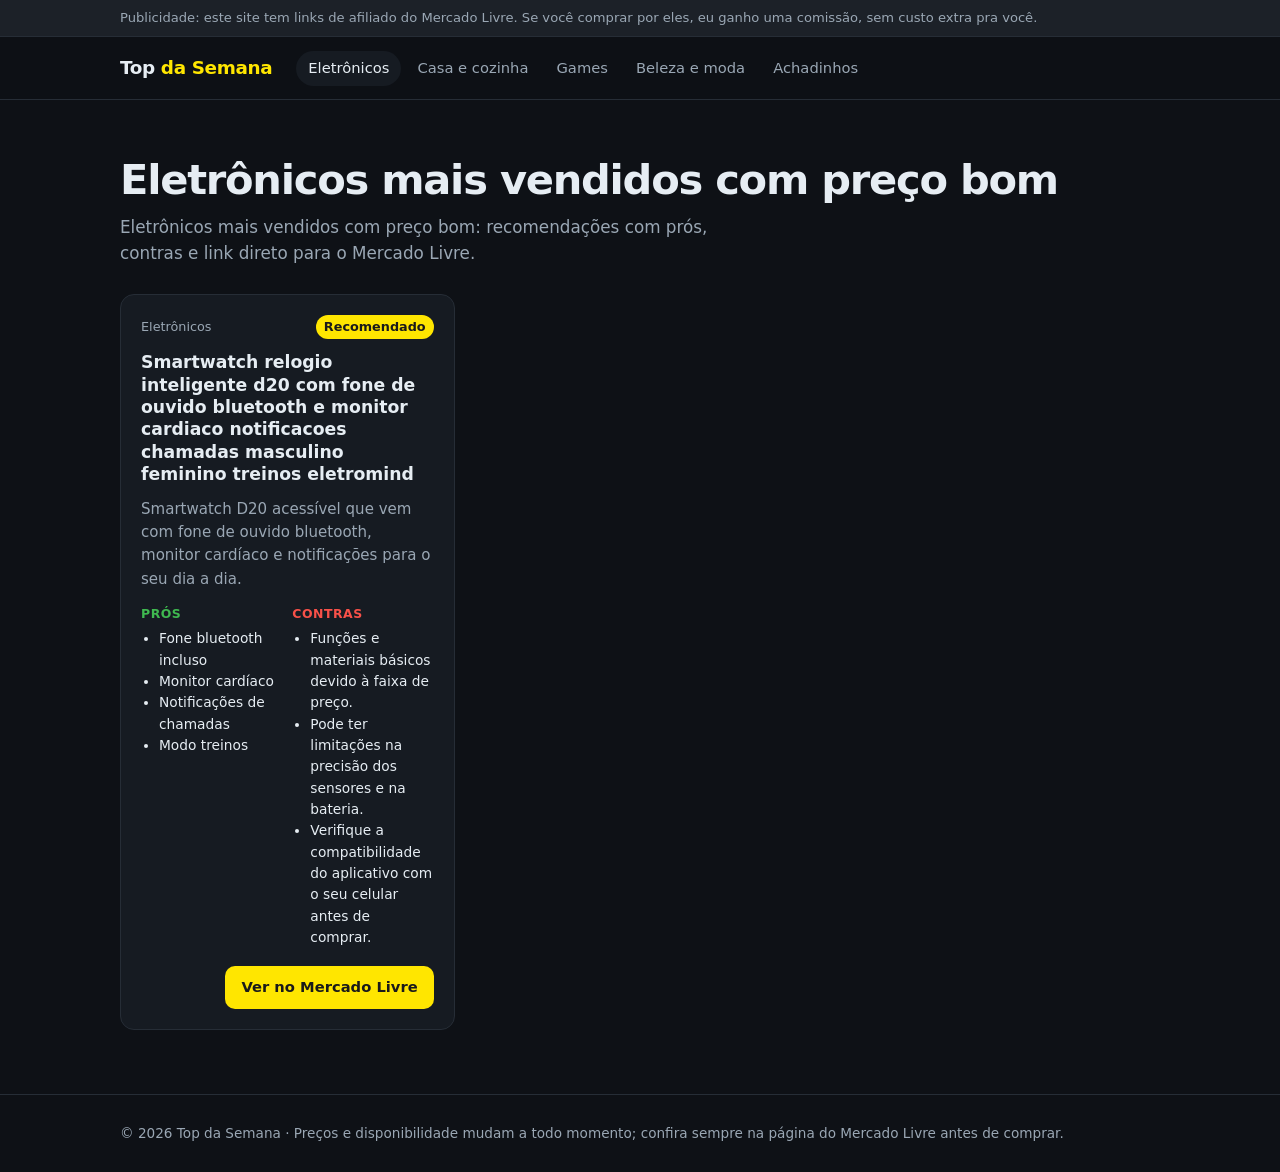
==== eletronicos/index.html @ e7be10f3 "Atualiza site (16/11/2026 23:19)" ====
<!DOCTYPE html>
<html lang="pt-BR">
<head>
<meta charset="utf-8">
<meta name="viewport" content="width=device-width,initial-scale=1">
<title>Eletrônicos mais vendidos com preço bom | Top da Semana</title>
<meta name="description" content="Eletrônicos mais vendidos com preço bom: recomendações com prós, contras e link direto para o Mercado Livre.">
<link rel="canonical" href="https://heitorlupino.github.io/top-da-semana/eletronicos/">
<meta property="og:title" content="Eletrônicos mais vendidos com preço bom | Top da Semana">
<meta property="og:description" content="Eletrônicos mais vendidos com preço bom: recomendações com prós, contras e link direto para o Mercado Livre.">
<meta property="og:type" content="website">
<meta property="og:url" content="https://heitorlupino.github.io/top-da-semana/eletronicos/">
<link rel="stylesheet" href="../style.css">
</head>
<body>
<div class="aviso"><div class="wrap">Publicidade: este site tem links de afiliado do Mercado Livre. Se você comprar por eles, eu ganho uma comissão, sem custo extra pra você.</div></div>
<header><div class="wrap">
  <a class="logo" href="../">Top <span>da Semana</span></a>
  <nav><a href="../eletronicos/" class="ativo">Eletrônicos</a><a href="../casa/" class="">Casa e cozinha</a><a href="../games/" class="">Games</a><a href="../beleza-moda/" class="">Beleza e moda</a><a href="../achadinhos/" class="">Achadinhos</a></nav>
</div></header>
<main class="wrap">
<section class="hero"><h1>Eletrônicos mais vendidos com preço bom</h1><p>Eletrônicos mais vendidos com preço bom: recomendações com prós, contras e link direto para o Mercado Livre.</p></section>
<div class="grade">
<article class="card" id="smartwatch-relogio-inteligente-d20-com-fone-de-ouv">
  
  <div class="topo"><span>Eletrônicos</span><span class="selo">Recomendado</span></div>
  <h3>Smartwatch relogio inteligente d20 com fone de ouvido bluetooth e monitor cardiaco notificacoes chamadas masculino feminino treinos eletromind</h3>
  <p>Smartwatch D20 acessível que vem com fone de ouvido bluetooth, monitor cardíaco e notificações para o seu dia a dia.</p>
  <div class="pc">
    <div class="pro"><b>Prós</b><ul><li>Fone bluetooth incluso</li><li>Monitor cardíaco</li><li>Notificações de chamadas</li><li>Modo treinos</li></ul></div>
    <div class="con"><b>Contras</b><ul><li>Funções e materiais básicos devido à faixa de preço.</li><li>Pode ter limitações na precisão dos sensores e na bateria.</li><li>Verifique a compatibilidade do aplicativo com o seu celular antes de comprar.</li></ul></div>
  </div>
  <div class="rodape-card">
    <div class="preco"></div>
    <a class="btn" href="https://meli.la/1UcMnoK" target="_blank" rel="sponsored nofollow noopener">Ver no Mercado Livre</a>
  </div>
</article></div>
</main>
<footer><div class="wrap">© 2026 Top da Semana · Preços e disponibilidade mudam a todo momento; confira sempre na página do Mercado Livre antes de comprar.</div></footer>
</body>
</html>
---- style.css ----
:root{--bg:#0e1116;--card:#161b22;--borda:#262d36;--txt:#e6edf3;--sub:#9aa7b4;
--acento:#ffe600;--acento-txt:#1a1a1a;--ok:#3fb950;--ruim:#f85149;--raio:14px}
*{box-sizing:border-box}
body{margin:0;font-family:system-ui,-apple-system,"Segoe UI",Roboto,sans-serif;
background:var(--bg);color:var(--txt);line-height:1.55}
a{color:inherit}
.wrap{max-width:1080px;margin:0 auto;padding:0 20px}
header{border-bottom:1px solid var(--borda);position:sticky;top:0;background:rgba(14,17,22,.92);
backdrop-filter:blur(8px);z-index:5}
header .wrap{display:flex;align-items:center;gap:24px;height:62px}
.logo{white-space:nowrap;font-weight:800;text-decoration:none;font-size:1.15rem;letter-spacing:-.02em}
.logo span{color:var(--acento)}
nav{display:flex;gap:4px;overflow-x:auto}
nav a{text-decoration:none;color:var(--sub);padding:6px 12px;border-radius:999px;white-space:nowrap;font-size:.92rem}
nav a:hover,nav a.ativo{color:var(--txt);background:var(--card)}
.aviso{background:#1c2128;border-bottom:1px solid var(--borda);color:var(--sub);font-size:.82rem}
.aviso .wrap{padding:8px 20px}
.hero{padding:56px 0 28px}
.hero h1{font-size:clamp(1.8rem,4vw,2.6rem);margin:0 0 10px;letter-spacing:-.03em;line-height:1.15}
.hero p{color:var(--sub);max-width:640px;margin:0;font-size:1.05rem}
h2{font-size:1.35rem;margin:40px 0 16px;letter-spacing:-.02em}
.grade{display:grid;grid-template-columns:repeat(auto-fill,minmax(300px,1fr));gap:18px}
.card{background:var(--card);border:1px solid var(--borda);border-radius:var(--raio);padding:20px;
display:flex;flex-direction:column;gap:12px}
.foto{display:block;background:#fff;border-radius:10px;height:190px;display:flex;align-items:center;justify-content:center;overflow:hidden}
.foto img{max-width:100%;max-height:170px;object-fit:contain}
.card .topo{display:flex;justify-content:space-between;gap:8px;align-items:center;font-size:.8rem;color:var(--sub)}
.selo{background:var(--acento);color:var(--acento-txt);font-weight:700;padding:2px 8px;border-radius:999px}
.card h3{margin:0;font-size:1.08rem;line-height:1.3}
.card p{margin:0;color:var(--sub);font-size:.94rem}
.pc{display:grid;grid-template-columns:1fr 1fr;gap:10px;font-size:.86rem}
.pc ul{margin:4px 0 0;padding-left:18px}
.pc b{font-size:.78rem;text-transform:uppercase;letter-spacing:.04em}
.pc .pro b{color:var(--ok)} .pc .con b{color:var(--ruim)}
.rodape-card{margin-top:auto;display:flex;align-items:center;justify-content:space-between;gap:12px;padding-top:6px}
.preco{font-size:.84rem;color:var(--sub)}
.preco strong{display:block;color:var(--txt);font-size:1.15rem}
.btn{background:var(--acento);color:var(--acento-txt);text-decoration:none;font-weight:700;
padding:10px 16px;border-radius:10px;font-size:.92rem;white-space:nowrap}
.btn:hover{filter:brightness(.92)}
.cats{display:grid;grid-template-columns:repeat(auto-fill,minmax(220px,1fr));gap:14px}
.cat{display:block;text-decoration:none;background:var(--card);border:1px solid var(--borda);
border-radius:var(--raio);padding:18px}
.cat:hover{border-color:var(--acento)}
.cat b{display:block;font-size:1.02rem}.cat span{color:var(--sub);font-size:.88rem}
footer{border-top:1px solid var(--borda);margin-top:64px;padding:28px 0;color:var(--sub);font-size:.85rem}
.vazio{color:var(--sub)}
@media (max-width:520px){.pc{grid-template-columns:1fr}header .wrap{gap:12px}}
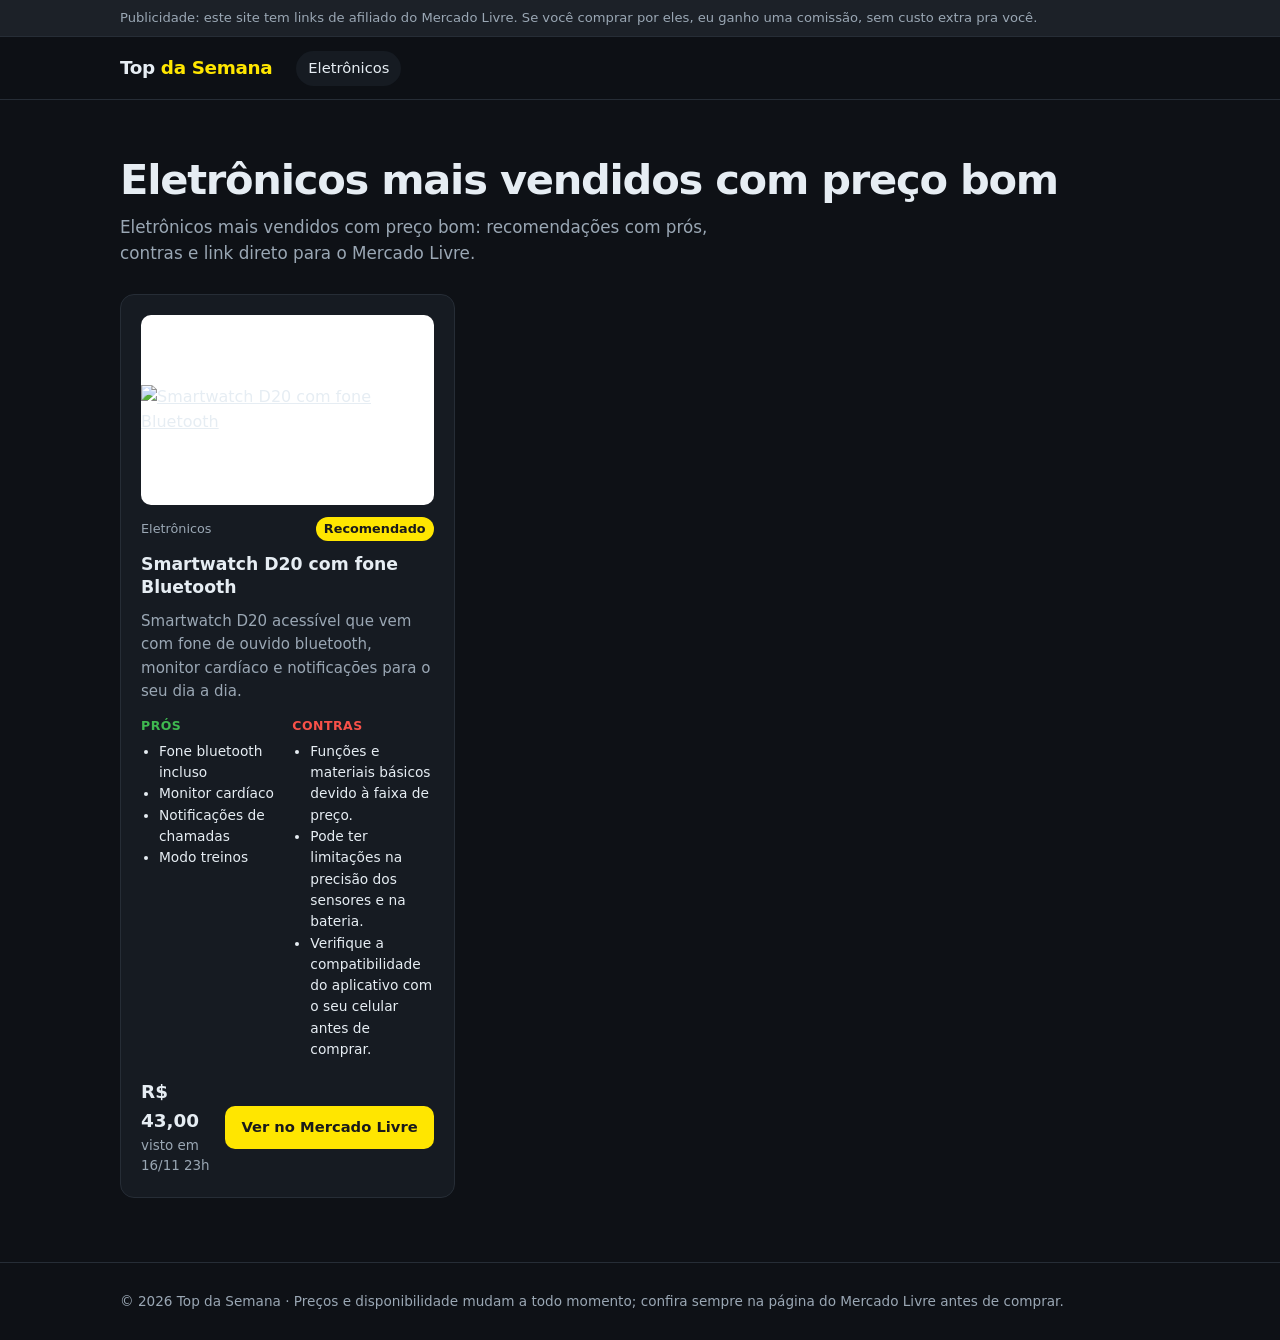
==== commit 92cff155: "Atualiza site (16/11/2026 23:27)" ====
--- a/eletronicos/index.html
+++ b/eletronicos/index.html
@@ -16,22 +16,22 @@
 <div class="aviso"><div class="wrap">Publicidade: este site tem links de afiliado do Mercado Livre. Se você comprar por eles, eu ganho uma comissão, sem custo extra pra você.</div></div>
 <header><div class="wrap">
   <a class="logo" href="../">Top <span>da Semana</span></a>
-  <nav><a href="../eletronicos/" class="ativo">Eletrônicos</a><a href="../casa/" class="">Casa e cozinha</a><a href="../games/" class="">Games</a><a href="../beleza-moda/" class="">Beleza e moda</a><a href="../achadinhos/" class="">Achadinhos</a></nav>
+  <nav><a href="../eletronicos/" class="ativo">Eletrônicos</a></nav>
 </div></header>
 <main class="wrap">
 <section class="hero"><h1>Eletrônicos mais vendidos com preço bom</h1><p>Eletrônicos mais vendidos com preço bom: recomendações com prós, contras e link direto para o Mercado Livre.</p></section>
 <div class="grade">
 <article class="card" id="smartwatch-relogio-inteligente-d20-com-fone-de-ouv">
-  
+  <a class="foto" href="https://meli.la/1UcMnoK" target="_blank" rel="sponsored nofollow noopener"><img src="https://http2.mlstatic.com/D_Q_NP_2X_702043-MLA113520614155_062026-V.webp" alt="Smartwatch D20 com fone Bluetooth" loading="lazy"></a>
   <div class="topo"><span>Eletrônicos</span><span class="selo">Recomendado</span></div>
-  <h3>Smartwatch relogio inteligente d20 com fone de ouvido bluetooth e monitor cardiaco notificacoes chamadas masculino feminino treinos eletromind</h3>
+  <h3>Smartwatch D20 com fone Bluetooth</h3>
   <p>Smartwatch D20 acessível que vem com fone de ouvido bluetooth, monitor cardíaco e notificações para o seu dia a dia.</p>
   <div class="pc">
     <div class="pro"><b>Prós</b><ul><li>Fone bluetooth incluso</li><li>Monitor cardíaco</li><li>Notificações de chamadas</li><li>Modo treinos</li></ul></div>
     <div class="con"><b>Contras</b><ul><li>Funções e materiais básicos devido à faixa de preço.</li><li>Pode ter limitações na precisão dos sensores e na bateria.</li><li>Verifique a compatibilidade do aplicativo com o seu celular antes de comprar.</li></ul></div>
   </div>
   <div class="rodape-card">
-    <div class="preco"></div>
+    <div class="preco"><strong>R$ 43,00</strong>visto em 16/11 23h</div>
     <a class="btn" href="https://meli.la/1UcMnoK" target="_blank" rel="sponsored nofollow noopener">Ver no Mercado Livre</a>
   </div>
 </article></div>
